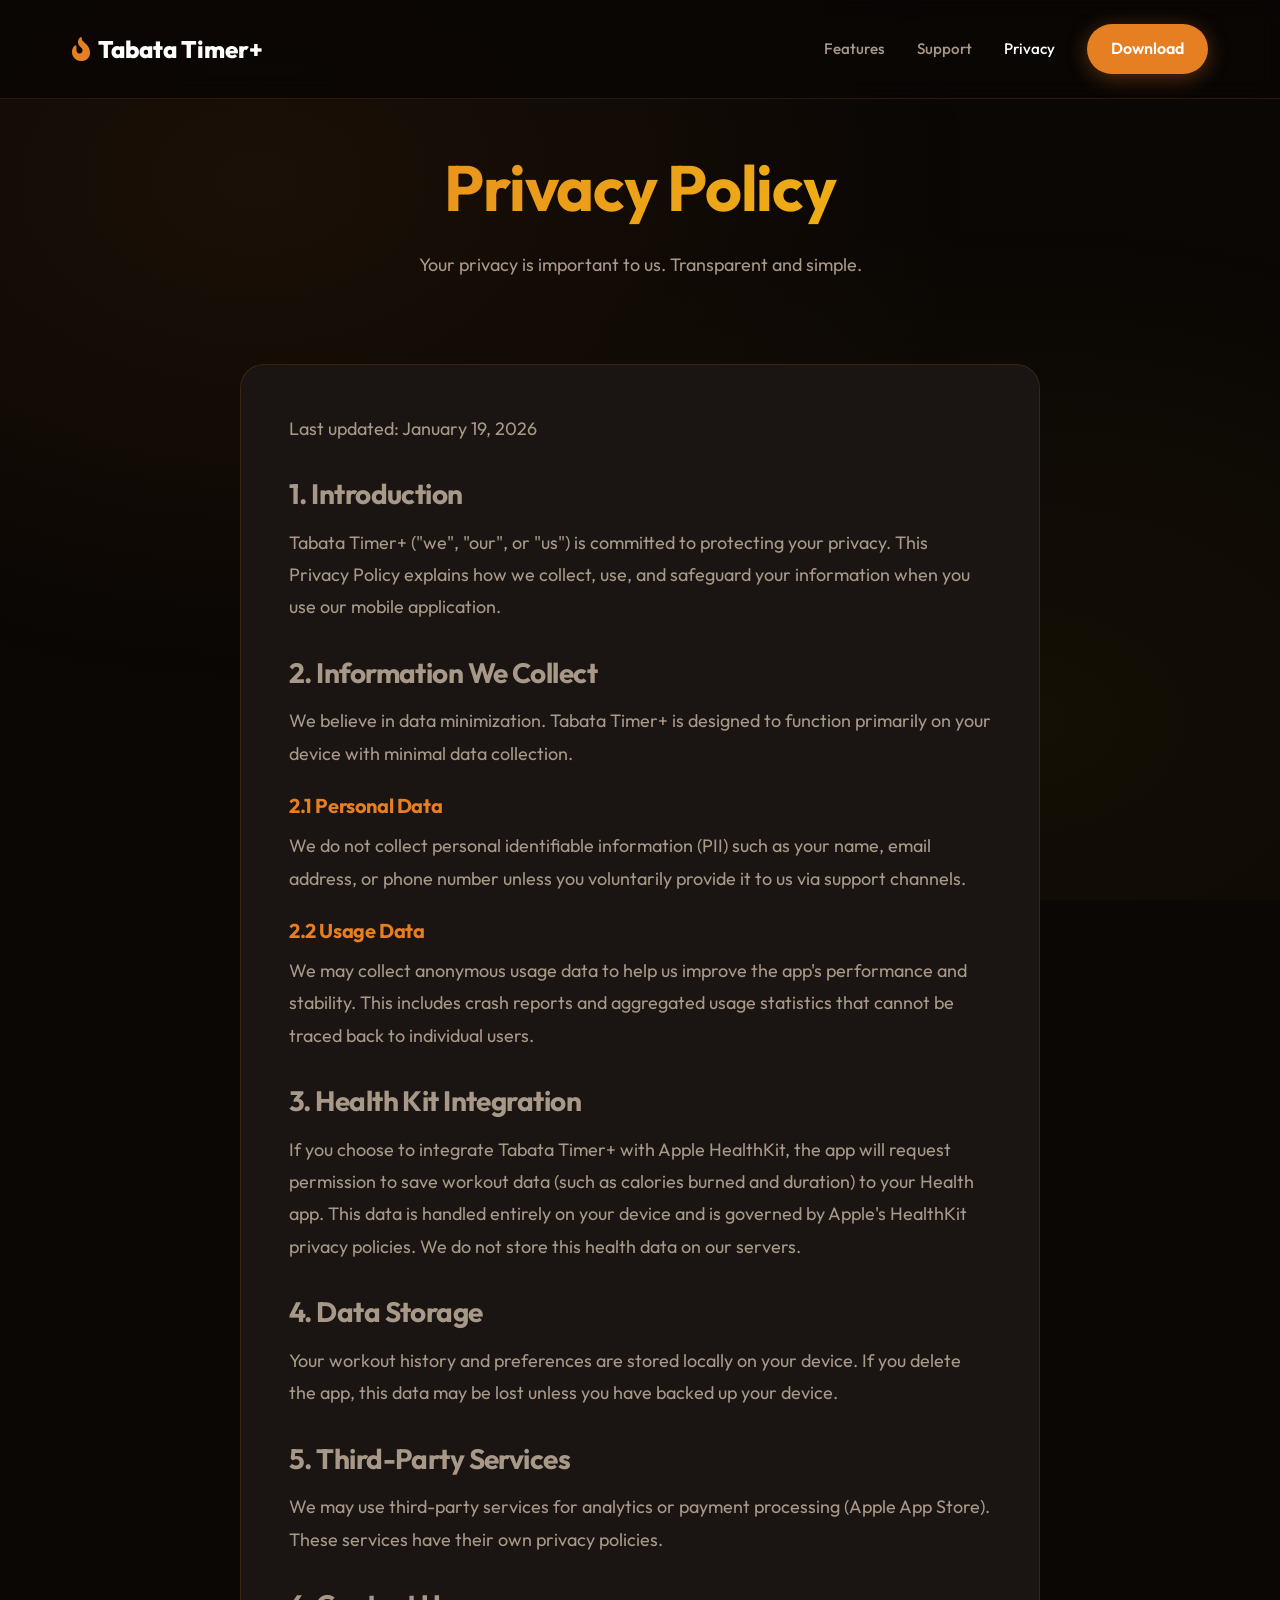
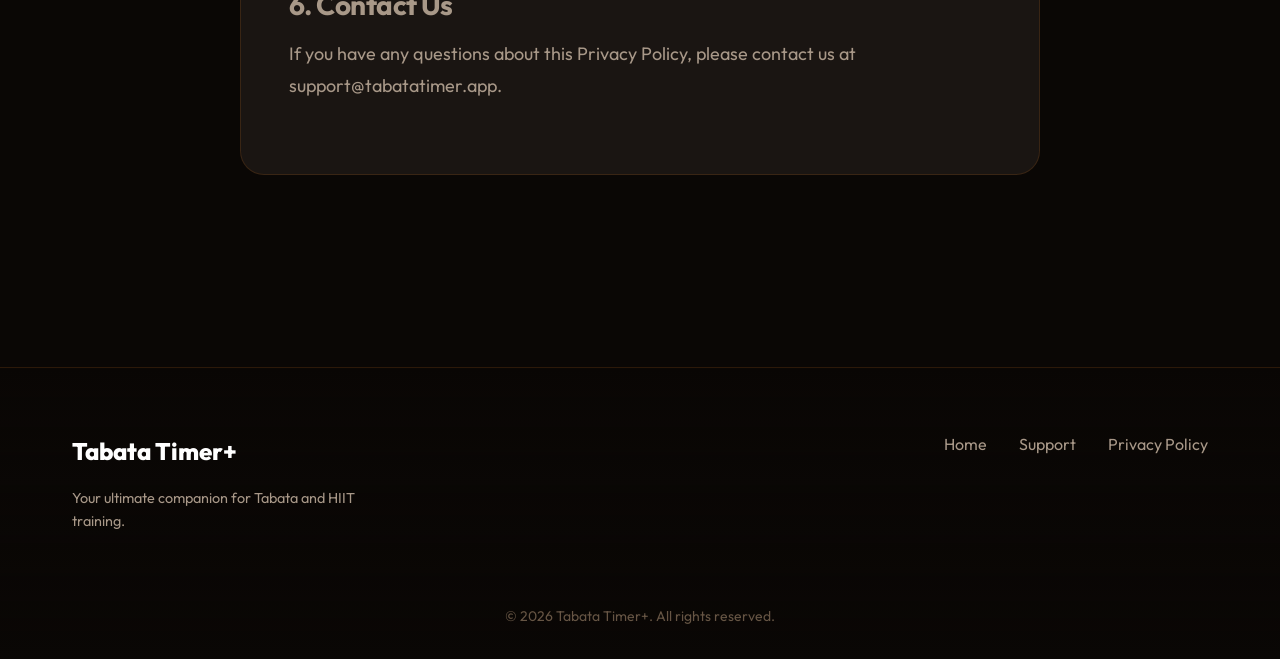
==== privacy.html @ 84c02da3 "1" ====
<!DOCTYPE html>
<html lang="en">

<head>
    <meta charset="UTF-8">
    <meta name="viewport" content="width=device-width, initial-scale=1.0">
    <title>Privacy Policy - Tabata Timer+</title>
    <link rel="stylesheet" href="style.css">
    <link rel="preconnect" href="https://fonts.googleapis.com">
    <link rel="preconnect" href="https://fonts.gstatic.com" crossorigin>
    <link href="https://fonts.googleapis.com/css2?family=Outfit:wght@400;500;600;700;800&display=swap" rel="stylesheet">
    <link rel="stylesheet" href="https://cdnjs.cloudflare.com/ajax/libs/font-awesome/6.4.0/css/all.min.css">
</head>

<body>

    <nav>
        <div class="container nav-content">
            <a href="index.html" class="logo">
                <i class="fa-solid fa-fire-flame-curved"></i> Tabata Timer+
            </a>
            <div class="nav-links">
                <a href="index.html#features" class="nav-link">Features</a>
                <a href="support.html" class="nav-link">Support</a>
                <a href="privacy.html" class="nav-link active">Privacy</a>
                <a href="https://apps.apple.com/app/tabata-timer-hiit-interval/id6738029219" class="btn btn-primary">Download</a>
            </div>
        </div>
    </nav>

    <main>
        <div class="container page-header">
            <h1>Privacy Policy</h1>
            <p>Your privacy is important to us. Transparent and simple.</p>
        </div>

        <div class="container" style="padding-bottom: 8rem;">
            <div class="content-wrapper">
                <div style="color: var(--text-secondary); line-height: 1.8;">
                    <p>Last updated: January 19, 2026</p>

                    <h2>1. Introduction</h2>
                    <p>Tabata Timer+ ("we", "our", or "us") is committed to protecting your privacy. This Privacy Policy
                        explains how we collect, use, and safeguard your information when you use our mobile
                        application.</p>

                    <h2>2. Information We Collect</h2>
                    <p>We believe in data minimization. Tabata Timer+ is designed to function primarily on your device
                        with minimal data collection.</p>

                    <h3>2.1 Personal Data</h3>
                    <p>We do not collect personal identifiable information (PII) such as your name, email address, or
                        phone number unless you voluntarily provide it to us via support channels.</p>

                    <h3>2.2 Usage Data</h3>
                    <p>We may collect anonymous usage data to help us improve the app's performance and stability. This
                        includes crash reports and aggregated usage statistics that cannot be traced back to individual
                        users.</p>

                    <h2>3. Health Kit Integration</h2>
                    <p>If you choose to integrate Tabata Timer+ with Apple HealthKit, the app will request permission to
                        save workout data (such as calories burned and duration) to your Health app. This data is
                        handled entirely on your device and is governed by Apple's HealthKit privacy policies. We do not
                        store this health data on our servers.</p>

                    <h2>4. Data Storage</h2>
                    <p>Your workout history and preferences are stored locally on your device. If you delete the app,
                        this data may be lost unless you have backed up your device.</p>

                    <h2>5. Third-Party Services</h2>
                    <p>We may use third-party services for analytics or payment processing (Apple App Store). These
                        services have their own privacy policies.</p>

                    <h2>6. Contact Us</h2>
                    <p>If you have any questions about this Privacy Policy, please contact us at support@tabatatimer.app.
                    </p>
                </div>
            </div>
        </div>
    </main>

    <footer>
        <div class="container">
            <div class="footer-content">
                <div>
                    <div class="logo" style="margin-bottom: 1rem;">Tabata Timer+</div>
                    <p style="max-width: 300px; font-size: 0.9rem;">
                        Your ultimate companion for Tabata and HIIT training.
                    </p>
                </div>
                <div class="footer-links">
                    <a href="index.html" class="footer-link">Home</a>
                    <a href="support.html" class="footer-link">Support</a>
                    <a href="privacy.html" class="footer-link">Privacy Policy</a>
                </div>
            </div>
            <div class="copyright">
                &copy; 2026 Tabata Timer+. All rights reserved.
            </div>
        </div>
    </footer>

</body>

</html>
---- style.css ----
:root {
    --bg-color: #0a0705;
    --surface-color: #1a1512;
    --surface-hover: #2a221c;
    --primary-color: #e67e22;
    --primary-hover: #f39c12;
    --text-primary: #ffffff;
    --text-secondary: #a89888;
    --accent-gradient: linear-gradient(135deg, #e67e22 0%, #f1c40f 100%);
    --glass-bg: rgba(26, 21, 18, 0.7);
    --glass-border: rgba(230, 126, 34, 0.15);
    --radius-lg: 24px;
    --radius-md: 16px;
    --radius-sm: 8px;
    --font-main: 'Outfit', -apple-system, BlinkMacSystemFont, sans-serif;
    --container-width: 1200px;
    --transition: all 0.3s cubic-bezier(0.4, 0, 0.2, 1);
}

* {
    margin: 0;
    padding: 0;
    box-sizing: border-box;
}

body {
    background-color: var(--bg-color);
    color: var(--text-primary);
    font-family: var(--font-main);
    line-height: 1.6;
    overflow-x: hidden;
    -webkit-font-smoothing: antialiased;
}

/* Subtle warm gradient background */
body::before {
    content: '';
    position: fixed;
    top: 0;
    left: 0;
    right: 0;
    bottom: 0;
    background: 
        radial-gradient(ellipse at 20% 20%, rgba(230, 126, 34, 0.08) 0%, transparent 50%),
        radial-gradient(ellipse at 80% 80%, rgba(241, 196, 15, 0.05) 0%, transparent 50%);
    z-index: -1;
    pointer-events: none;
}

/* Typography */
h1,
h2,
h3,
h4,
h5,
h6 {
    line-height: 1.2;
    font-weight: 700;
    letter-spacing: -0.02em;
}

h1 {
    font-size: clamp(3rem, 5vw, 4.5rem);
    background: var(--accent-gradient);
    background-clip: text;
    -webkit-background-clip: text;
    -webkit-text-fill-color: transparent;
    margin-bottom: 1.5rem;
}

h2 {
    font-size: clamp(2rem, 4vw, 3rem);
    margin-bottom: 2rem;
}

h3 {
    font-size: 1.5rem;
    margin-bottom: 1rem;
}

p {
    color: var(--text-secondary);
    font-size: 1.125rem;
    margin-bottom: 1.5rem;
}

a {
    text-decoration: none;
    color: inherit;
    transition: var(--transition);
}

/* Layout */
.container {
    max-width: var(--container-width);
    margin: 0 auto;
    padding: 0 2rem;
}

/* Navigation */
nav {
    position: fixed;
    top: 0;
    left: 0;
    right: 0;
    padding: 1.5rem 0;
    z-index: 100;
    backdrop-filter: blur(12px);
    -webkit-backdrop-filter: blur(12px);
    border-bottom: 1px solid var(--glass-border);
    background: rgba(10, 7, 5, 0.85);
}

.nav-content {
    display: flex;
    justify-content: space-between;
    align-items: center;
}

.logo {
    font-size: 1.5rem;
    font-weight: 800;
    color: var(--text-primary);
    display: flex;
    align-items: center;
    gap: 0.5rem;
}

.logo i {
    color: var(--primary-color);
}

.nav-links {
    display: flex;
    gap: 2rem;
    align-items: center;
}

.nav-link {
    color: var(--text-secondary);
    font-weight: 500;
    font-size: 0.95rem;
}

.nav-link:hover,
.nav-link.active {
    color: var(--text-primary);
}

.btn {
    display: inline-flex;
    align-items: center;
    justify-content: center;
    padding: 0.75rem 1.5rem;
    border-radius: 100px;
    font-weight: 600;
    background: var(--surface-color);
    border: 1px solid var(--glass-border);
    color: var(--text-primary);
    cursor: pointer;
}

.btn-primary {
    background: var(--primary-color);
    border: none;
    box-shadow: 0 4px 20px rgba(230, 126, 34, 0.35);
}

.btn-primary:hover {
    background: var(--primary-hover);
    transform: translateY(-2px);
    box-shadow: 0 8px 30px rgba(230, 126, 34, 0.45);
}

.btn-glass {
    background: rgba(255, 255, 255, 0.05);
    border: 1px solid rgba(255, 255, 255, 0.1);
}

.btn-glass:hover {
    background: rgba(255, 255, 255, 0.1);
    border-color: rgba(230, 126, 34, 0.3);
}

/* Sections */
section {
    padding: 8rem 0;
}

.hero {
    min-height: 100vh;
    display: flex;
    align-items: center;
    position: relative;
    overflow: hidden;
}

.hero::before {
    content: '';
    position: absolute;
    top: -20%;
    right: -10%;
    width: 700px;
    height: 700px;
    background: radial-gradient(circle, rgba(230, 126, 34, 0.15) 0%, transparent 70%);
    filter: blur(100px);
    z-index: -1;
}

.hero::after {
    content: '';
    position: absolute;
    bottom: -30%;
    left: -15%;
    width: 500px;
    height: 500px;
    background: radial-gradient(circle, rgba(241, 196, 15, 0.08) 0%, transparent 70%);
    filter: blur(80px);
    z-index: -1;
}

.hero-content {
    display: grid;
    grid-template-columns: 1fr 1fr;
    gap: 4rem;
    align-items: center;
}

.hero-text {
    max-width: 600px;
}

.hero-buttons {
    display: flex;
    gap: 1rem;
    margin-top: 2rem;
}

.hero-image {
    position: relative;
}

.hero-mockup {
    width: 100%;
    max-width: 350px;
    margin: 0 auto;
    border-radius: 40px;
    border: 8px solid #2a2a2a;
    box-shadow: 0 20px 50px rgba(0, 0, 0, 0.5);
    display: block;
    aspect-ratio: 9/19.5;
    background: #1a1a1a;
    overflow: hidden;
}

/* Features */
.feature-row {
    display: flex;
    align-items: center;
    justify-content: space-between;
    gap: 4rem;
    margin-bottom: 8rem;
}

.feature-row:last-child {
    margin-bottom: 0;
}

.feature-row.reverse {
    flex-direction: row-reverse;
}

.feature-text {
    flex: 1;
    max-width: 500px;
}

.feature-icon {
    width: 64px;
    height: 64px;
    background: linear-gradient(135deg, rgba(230, 126, 34, 0.2) 0%, rgba(241, 196, 15, 0.1) 100%);
    border-radius: 16px;
    display: flex;
    align-items: center;
    justify-content: center;
    margin-bottom: 1.5rem;
    font-size: 1.5rem;
    color: var(--primary-color);
    border: 1px solid rgba(230, 126, 34, 0.2);
}

.feature-visual {
    flex: 1;
    display: flex;
    justify-content: center;
    position: relative;
}

.feature-visual::before {
    content: '';
    position: absolute;
    top: 50%;
    left: 50%;
    transform: translate(-50%, -50%);
    width: 120%;
    height: 120%;
    background: radial-gradient(circle, rgba(230, 126, 34, 0.08) 0%, transparent 70%);
    z-index: -1;
    filter: blur(40px);
}

.feature-img {
    width: 100%;
    max-width: 320px;
    border-radius: 40px;
    border: 4px solid #2a221c;
    box-shadow: 0 20px 60px rgba(0, 0, 0, 0.6);
    transition: var(--transition);
}

.feature-row:hover .feature-img {
    transform: translateY(-10px);
    box-shadow: 0 30px 80px rgba(230, 126, 34, 0.15);
    border-color: #3a322c;
}

.hero-phone-img {
    width: 100%;
    max-width: 380px;
    border-radius: 48px;
    border: 6px solid #2a221c;
    box-shadow: 0 25px 80px rgba(0, 0, 0, 0.7), 0 0 60px rgba(230, 126, 34, 0.1);
    display: block;
    margin: 0 auto;
    animation: float 6s ease-in-out infinite;
}

@keyframes float {
    0% {
        transform: translateY(0px);
    }

    50% {
        transform: translateY(-15px);
    }

    100% {
        transform: translateY(0px);
    }
}

/* Mobile Adjustments */
@media (max-width: 768px) {

    .feature-row,
    .feature-row.reverse {
        flex-direction: column;
        text-align: center;
        gap: 3rem;
    }

    .feature-text {
        margin: 0 auto;
    }

    .feature-icon {
        margin: 0 auto 1.5rem;
    }

    .hero-phone-img {
        max-width: 300px;
        margin-top: 3rem;
    }
}

/* Footer */
footer {
    border-top: 1px solid var(--glass-border);
    padding: 4rem 0 2rem;
    margin-top: 4rem;
    background: linear-gradient(180deg, transparent 0%, rgba(10, 7, 5, 1) 100%);
}

.footer-content {
    display: grid;
    grid-template-columns: 1fr auto;
    gap: 2rem;
    margin-bottom: 3rem;
}

.footer-links {
    display: flex;
    gap: 2rem;
}

.footer-link {
    color: var(--text-secondary);
}

.footer-link:hover {
    color: var(--primary-color);
}

.copyright {
    text-align: center;
    color: #665544;
    font-size: 0.875rem;
}

/* Pages (Privacy, Support) */
.page-header {
    padding-top: 150px;
    padding-bottom: 60px;
    text-align: center;
}

.content-wrapper {
    max-width: 800px;
    margin: 0 auto;
    background: var(--surface-color);
    padding: 3rem;
    border-radius: var(--radius-lg);
    border: 1px solid var(--glass-border);
}

.content-wrapper h2 {
    font-size: 1.75rem;
    margin-top: 2rem;
    margin-bottom: 1rem;
}

.content-wrapper h3 {
    font-size: 1.25rem;
    margin-top: 1.5rem;
    margin-bottom: 0.75rem;
    color: var(--primary-color);
}

.contact-form {
    display: grid;
    gap: 1.5rem;
    max-width: 500px;
    margin: 0 auto;
}

.form-group {
    display: grid;
    gap: 0.5rem;
}

.form-label {
    font-weight: 500;
    color: var(--text-secondary);
}

.form-input {
    background: rgba(0, 0, 0, 0.3);
    border: 1px solid var(--glass-border);
    padding: 1rem;
    border-radius: var(--radius-sm);
    color: var(--text-primary);
    font-family: inherit;
    font-size: 1rem;
    transition: var(--transition);
}

.form-input:focus {
    outline: none;
    border-color: var(--primary-color);
    box-shadow: 0 0 0 3px rgba(230, 126, 34, 0.15);
}

textarea.form-input {
    min-height: 150px;
    resize: vertical;
}

/* Mobile */
@media (max-width: 768px) {
    h1 {
        font-size: 2.5rem;
    }

    .hero-content {
        grid-template-columns: 1fr;
        text-align: center;
    }

    .hero-buttons {
        justify-content: center;
    }

    .nav-links {
        display: none;
    }

    .hero-mockup {
        margin-top: 3rem;
    }

    .footer-content {
        grid-template-columns: 1fr;
        text-align: center;
        gap: 2rem;
    }

    .footer-links {
        justify-content: center;
        flex-direction: column;
        gap: 1rem;
    }

    .content-wrapper {
        padding: 2rem 1.5rem;
    }
}
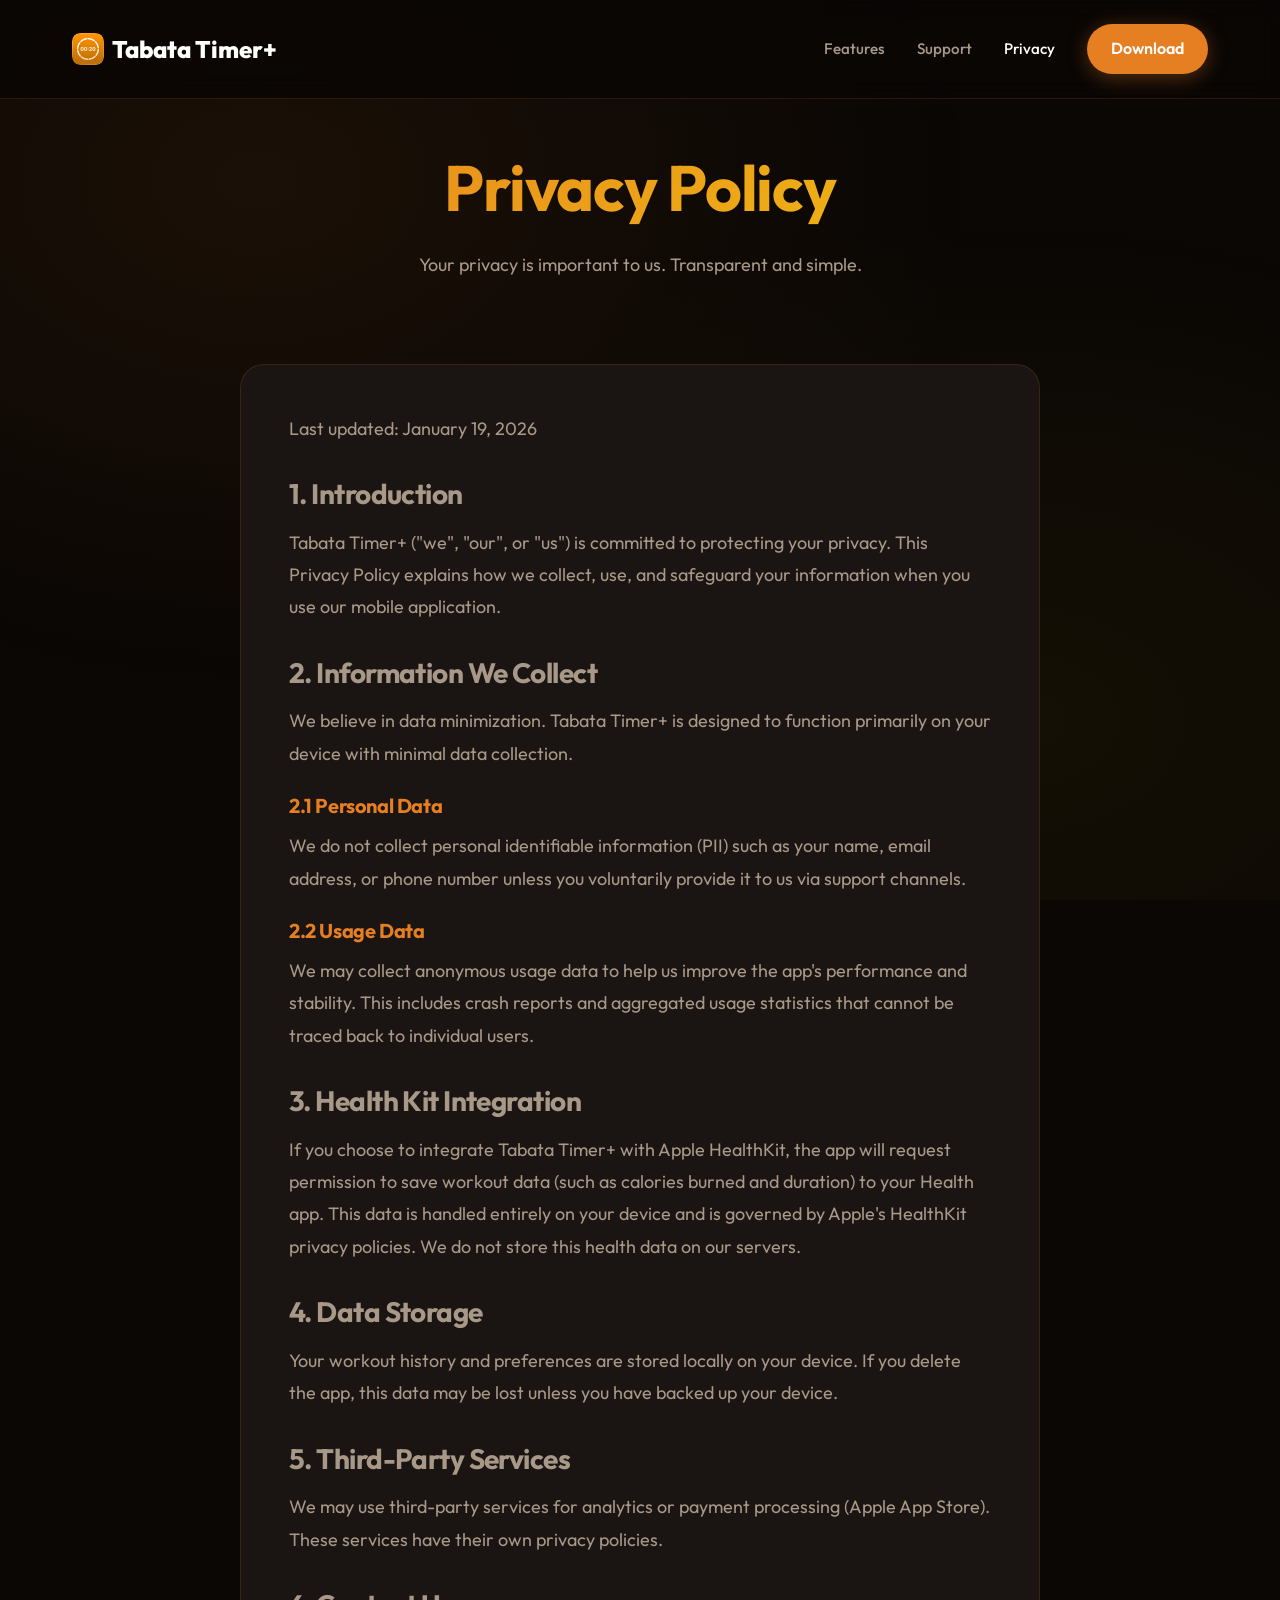
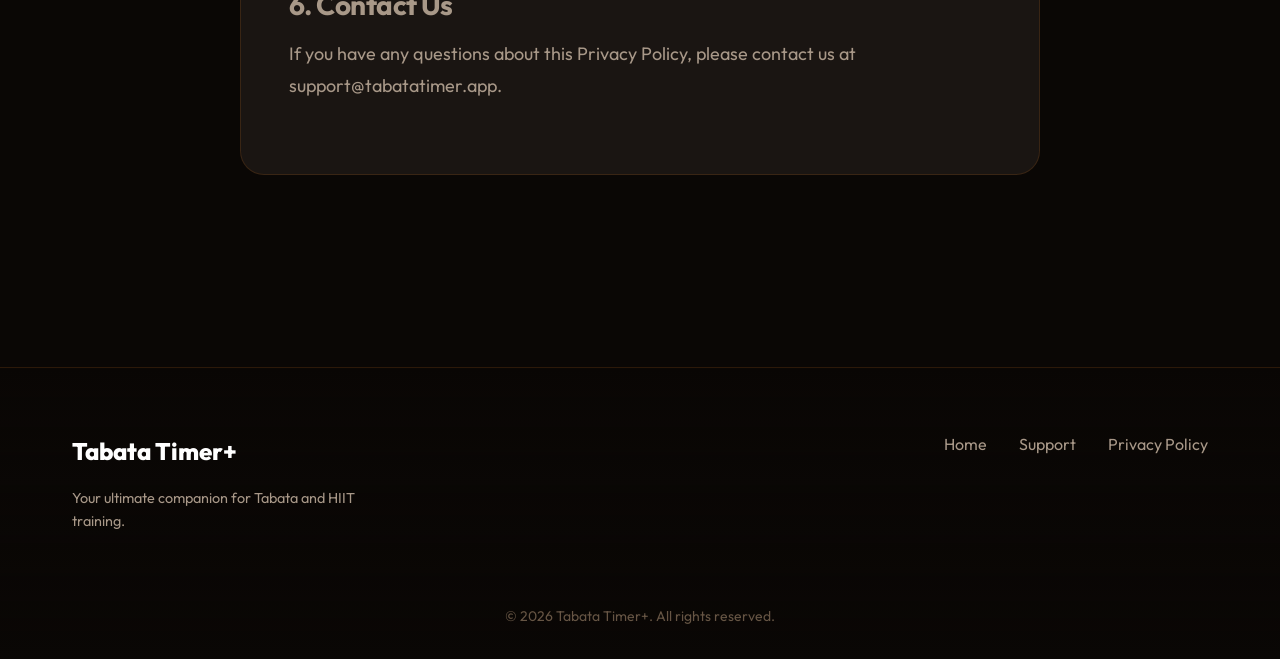
==== commit 2e0fe88e: "1" ====
--- a/privacy.html
+++ b/privacy.html
@@ -17,7 +17,7 @@
     <nav>
         <div class="container nav-content">
             <a href="index.html" class="logo">
-                <i class="fa-solid fa-fire-flame-curved"></i> Tabata Timer+
+                <img src="images/icon.png" alt="Tabata Timer Icon" class="logo-icon"> Tabata Timer+
             </a>
             <div class="nav-links">
                 <a href="index.html#features" class="nav-link">Features</a>
--- a/style.css
+++ b/style.css
@@ -130,6 +130,13 @@
     color: var(--primary-color);
 }
 
+.logo-icon {
+    width: 32px;
+    height: 32px;
+    border-radius: 8px;
+    object-fit: cover;
+}
+
 .nav-links {
     display: flex;
     gap: 2rem;
